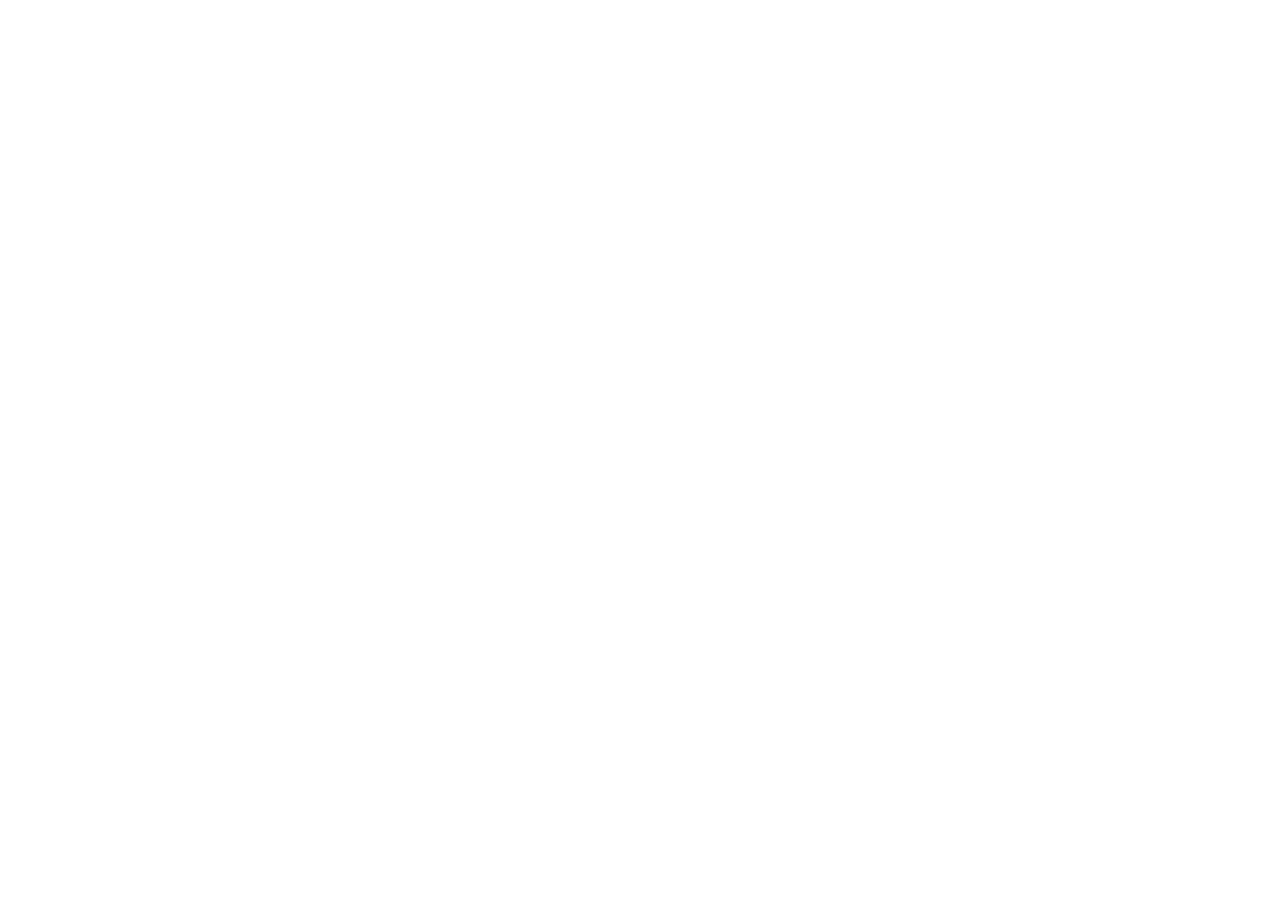
==== html/index.html @ 990a47f9 "first commit" ====
<!DOCTYPE html>
<html lang="nl">
<head>
    <meta charset="UTF-8">
    <meta name="viewport" content="width=device-width, initial-scale=1.0">
    <title>Home</title>
</head>
<body>
    
</body>
</html>
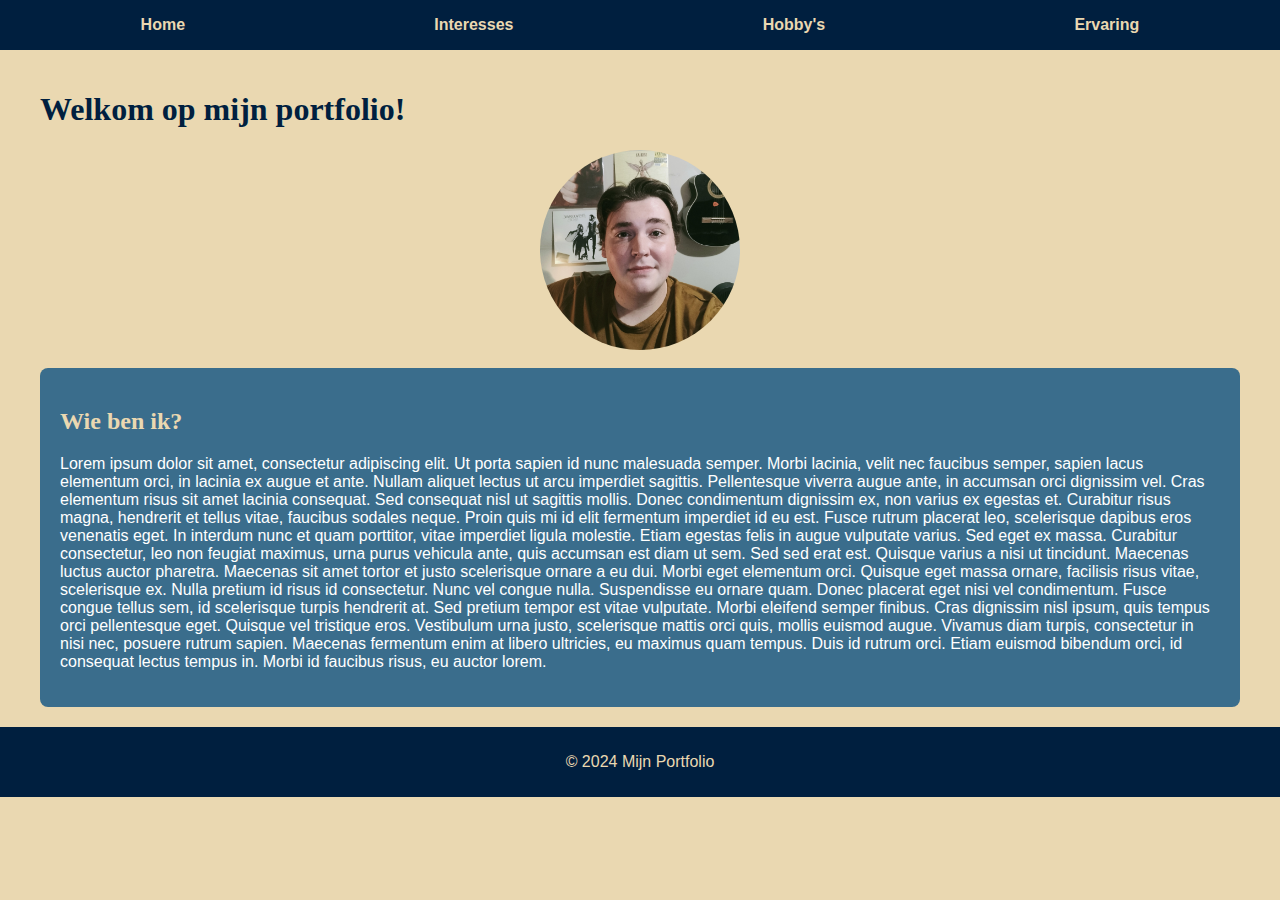
==== commit c9ef6f02: "Index en Hobby zonder tekst" ====
--- a/html/index.html
+++ b/html/index.html
@@ -3,9 +3,42 @@
 <head>
     <meta charset="UTF-8">
     <meta name="viewport" content="width=device-width, initial-scale=1.0">
-    <title>Home</title>
+    <title>Mijn Portfolio</title>
+    <link rel="stylesheet" href="../css/styles.css">
 </head>
 <body>
-    
+
+    <nav>
+        <ul>
+            <li><a href="index.html">Home</a></li>
+            <li><a href="interesses.html">Interesses</a></li>
+            <li><a href="hobbies.html">Hobby's</a></li>
+            <li><a href="ervaring.html">Ervaring</a></li>
+        </ul>
+    </nav>
+
+    <div class="container">
+        <h1>Welkom op mijn portfolio!</h1>
+
+        <div class="profile-pic">
+            <img src="../img/AlecVerstappen.jpg" alt="Alec Verstappen">
+        </div>
+        
+        <br>
+
+        <div class="content">
+            <h2>Wie ben ik?</h2>
+            <p>Lorem ipsum dolor sit amet, consectetur adipiscing elit. Ut porta sapien id nunc malesuada semper. Morbi lacinia, velit nec faucibus semper, sapien lacus elementum orci, in lacinia ex augue et ante. Nullam aliquet lectus ut arcu imperdiet sagittis. Pellentesque viverra augue ante, in accumsan orci dignissim vel. Cras elementum risus sit amet lacinia consequat. Sed consequat nisl ut sagittis mollis. Donec condimentum dignissim ex, non varius ex egestas et. Curabitur risus magna, hendrerit et tellus vitae, faucibus sodales neque. Proin quis mi id elit fermentum imperdiet id eu est. Fusce rutrum placerat leo, scelerisque dapibus eros venenatis eget. In interdum nunc et quam porttitor, vitae imperdiet ligula molestie. Etiam egestas felis in augue vulputate varius.
+
+                Sed eget ex massa. Curabitur consectetur, leo non feugiat maximus, urna purus vehicula ante, quis accumsan est diam ut sem. Sed sed erat est. Quisque varius a nisi ut tincidunt. Maecenas luctus auctor pharetra. Maecenas sit amet tortor et justo scelerisque ornare a eu dui. Morbi eget elementum orci. Quisque eget massa ornare, facilisis risus vitae, scelerisque ex. Nulla pretium id risus id consectetur. Nunc vel congue nulla. Suspendisse eu ornare quam.
+                
+                Donec placerat eget nisi vel condimentum. Fusce congue tellus sem, id scelerisque turpis hendrerit at. Sed pretium tempor est vitae vulputate. Morbi eleifend semper finibus. Cras dignissim nisl ipsum, quis tempus orci pellentesque eget. Quisque vel tristique eros. Vestibulum urna justo, scelerisque mattis orci quis, mollis euismod augue. Vivamus diam turpis, consectetur in nisi nec, posuere rutrum sapien. Maecenas fermentum enim at libero ultricies, eu maximus quam tempus. Duis id rutrum orci. Etiam euismod bibendum orci, id consequat lectus tempus in. Morbi id faucibus risus, eu auctor lorem.</p>
+        </div>
+    </div>
+
+    <footer>
+        <p>© 2024 Mijn Portfolio</p>
+    </footer>
+
 </body>
-</html>+</html>
--- a/css/styles.css
+++ b/css/styles.css
@@ -0,0 +1,88 @@
+:root {
+    --dark-blue: #001f3f;
+    --mid-blue: #3a6d8c;
+    --light-blue: #6a9ab0;
+    --beige: #ead8b1;
+}
+
+@font-face {
+    font-family: "Biome W01 Narrow Semi Bold";
+    src: url("https://db.onlinewebfonts.com/t/db5ab8717143bece397680945b2e919d.eot");
+    src: url("https://db.onlinewebfonts.com/t/db5ab8717143bece397680945b2e919d.eot?#iefix")format("embedded-opentype"),
+    url("https://db.onlinewebfonts.com/t/db5ab8717143bece397680945b2e919d.woff2")format("woff2"),
+    url("https://db.onlinewebfonts.com/t/db5ab8717143bece397680945b2e919d.woff")format("woff"),
+    url("https://db.onlinewebfonts.com/t/db5ab8717143bece397680945b2e919d.ttf")format("truetype"),
+    url("https://db.onlinewebfonts.com/t/db5ab8717143bece397680945b2e919d.svg#Biome W01 Narrow Semi Bold")format("svg");
+}
+
+h1, h2 {
+    font-family: "Biome W01 Narrow Semi Bold";
+}
+
+body {
+    margin: 0;
+    font-family: Verdana, sans-serif;
+    background-color: var(--beige);
+    color: var(--dark-blue);
+}
+
+nav {
+    background-color: var(--dark-blue);
+    padding: 1em;
+}
+
+nav ul {
+    list-style-type: none;
+    margin: 0;
+    padding: 0;
+    display: flex;
+    justify-content: space-around;
+}
+
+nav ul li {
+    margin: 0 15px;
+}
+
+nav ul li a {
+    color: var(--beige);
+    text-decoration: none;
+    font-weight: bold;
+}
+
+nav ul li a:hover {
+    text-decoration: underline;
+}
+
+.container {
+    max-width: 1200px;
+    margin: auto;
+    padding: 20px;
+}
+
+.profile-pic img {
+    width: 200px;
+    height: 200px;
+    border-radius: 50%;
+    object-fit: cover;
+    display: block;
+    margin: 0 auto;
+}
+
+
+.content {
+    background-color: var(--mid-blue);
+    padding: 20px;
+    border-radius: 8px;
+    color: white;
+}
+
+.content h2 {
+    color: var(--beige);
+}
+
+footer {
+    background-color: var(--dark-blue);
+    color: var(--beige);
+    padding: 10px;
+    text-align: center;
+}
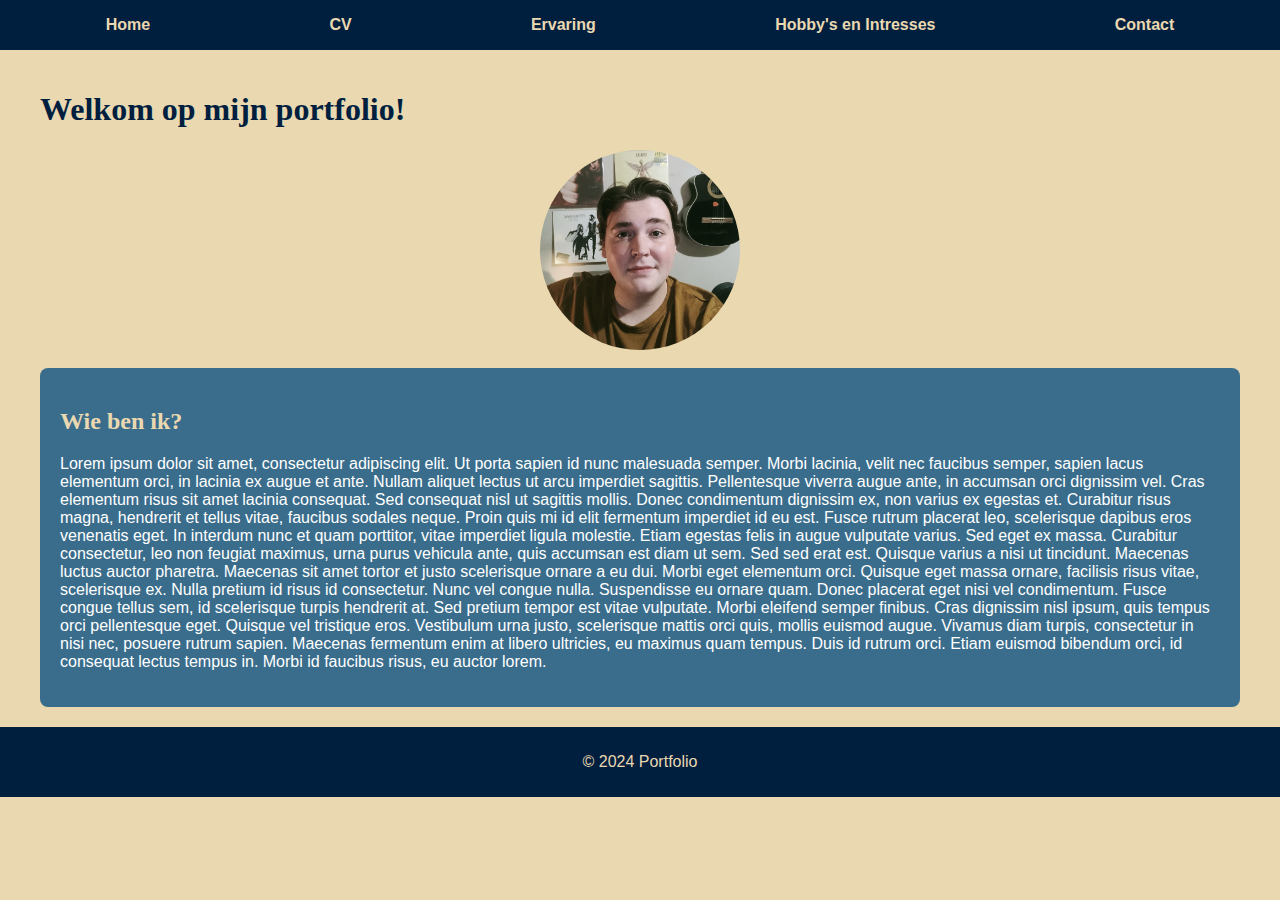
==== commit 138b42b4: "alle pagina's zonder tekst en ontbrekende foto's" ====
--- a/html/index.html
+++ b/html/index.html
@@ -5,15 +5,27 @@
     <meta name="viewport" content="width=device-width, initial-scale=1.0">
     <title>Mijn Portfolio</title>
     <link rel="stylesheet" href="../css/styles.css">
+
+        <!-- Favicons -->
+        <link rel="apple-touch-icon" sizes="180x180" href="img/favicons/apple-touch-icon.png">
+        <link rel="icon" type="image/png" sizes="32x32" href="img/favicons/favicon-32x32.png">
+        <link rel="icon" type="image/png" sizes="16x16" href="img/favicons/favicon-16x16.png">
+        <link rel="manifest" href="img/favicons/site.webmanifest">
+        <link rel="mask-icon" href="img/favicons/safari-pinned-tab.svg" color="#5bbad5">
+        <meta name="msapplication-TileColor" content="#da532c">
+        <meta name="theme-color" content="#ffffff">
 </head>
+
 <body>
 
     <nav>
         <ul>
             <li><a href="index.html">Home</a></li>
-            <li><a href="interesses.html">Interesses</a></li>
-            <li><a href="hobbies.html">Hobby's</a></li>
+            <li><a href="cv.html">CV</a></li>
             <li><a href="ervaring.html">Ervaring</a></li>
+            <li><a href="hobby.html">Hobby's en Intresses</a></li>
+            <li><a href="contact.html">Contact</a></li>
+            
         </ul>
     </nav>
 
@@ -37,7 +49,7 @@
     </div>
 
     <footer>
-        <p>© 2024 Mijn Portfolio</p>
+        <p>© 2024 Portfolio</p>
     </footer>
 
 </body>
--- a/css/styles.css
+++ b/css/styles.css
@@ -86,3 +86,83 @@
     padding: 10px;
     text-align: center;
 }
+
+.contact-form {
+    max-width: 600px;
+    margin: 0 auto;
+    padding: 20px;
+    background-color: #f5f5f5;
+    border-radius: 8px;
+    box-shadow: 0 4px 8px rgba(0, 0, 0, 0.1);
+}
+
+.contact-form .form-group {
+    margin-bottom: 15px;
+}
+
+.contact-form label {
+    display: block;
+    font-size: 1.2em;
+    margin-bottom: 8px;
+    font-family: 'Biome W01 Narrow Semi Bold', sans-serif;
+}
+
+.contact-form input,
+.contact-form textarea {
+    width: 100%;
+    padding: 10px;
+    font-size: 1em;
+    border: 1px solid #ccc;
+    border-radius: 4px;
+    font-family: Verdana, sans-serif;
+}
+
+.contact-form button {
+    padding: 10px 20px;
+    background-color: #001f3f;
+    color: white;
+    border: none;
+    border-radius: 4px;
+    cursor: pointer;
+    font-family: 'Biome W01 Narrow Semi Bold', sans-serif;
+}
+
+.contact-form button:hover {
+    background-color: #003366;
+}
+
+.contact-details p {
+    font-size: 1.1em;
+}
+
+.contact-details a {
+    color: var(--dark-blue);
+    text-decoration: none;
+}
+
+.contact-details a:hover {
+    text-decoration: underline;
+}
+
+table {
+    width: 100%;
+    border-collapse: collapse;
+    margin: 20px 0;
+}
+
+table, th, td {
+    border: 1px solid #ddd;
+    padding: 8px;
+}
+
+th {
+    background-color: var(--mid-blue);
+    color: white;
+}
+
+caption {
+    font-size: 1.2em;
+    margin-bottom: 10px;
+    font-family: 'Biome W01 Narrow Semi Bold', sans-serif;
+    color: #001f3f;
+}
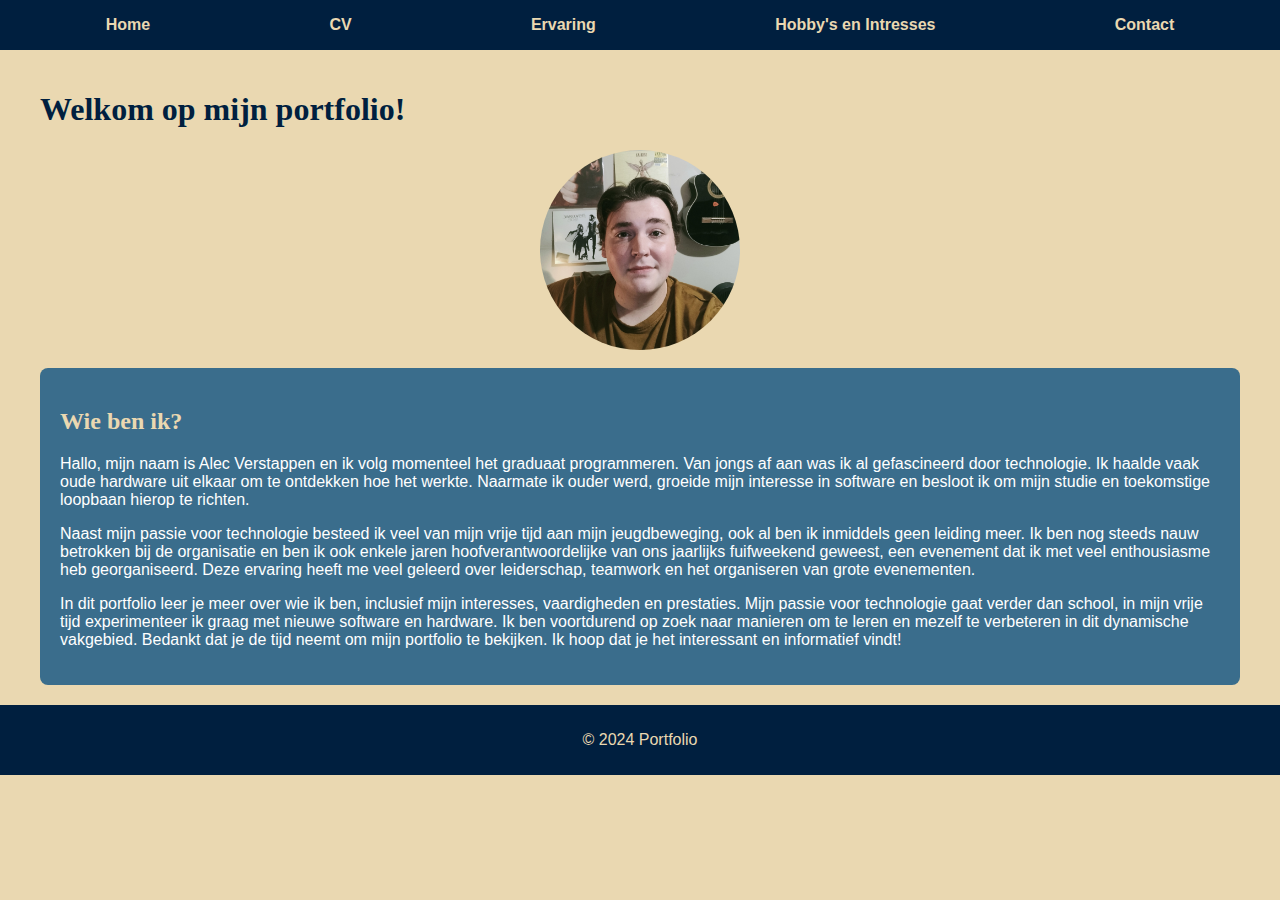
==== commit fa64d9ef: "teksten aangepast" ====
--- a/html/index.html
+++ b/html/index.html
@@ -40,11 +40,9 @@
 
         <div class="content">
             <h2>Wie ben ik?</h2>
-            <p>Lorem ipsum dolor sit amet, consectetur adipiscing elit. Ut porta sapien id nunc malesuada semper. Morbi lacinia, velit nec faucibus semper, sapien lacus elementum orci, in lacinia ex augue et ante. Nullam aliquet lectus ut arcu imperdiet sagittis. Pellentesque viverra augue ante, in accumsan orci dignissim vel. Cras elementum risus sit amet lacinia consequat. Sed consequat nisl ut sagittis mollis. Donec condimentum dignissim ex, non varius ex egestas et. Curabitur risus magna, hendrerit et tellus vitae, faucibus sodales neque. Proin quis mi id elit fermentum imperdiet id eu est. Fusce rutrum placerat leo, scelerisque dapibus eros venenatis eget. In interdum nunc et quam porttitor, vitae imperdiet ligula molestie. Etiam egestas felis in augue vulputate varius.
-
-                Sed eget ex massa. Curabitur consectetur, leo non feugiat maximus, urna purus vehicula ante, quis accumsan est diam ut sem. Sed sed erat est. Quisque varius a nisi ut tincidunt. Maecenas luctus auctor pharetra. Maecenas sit amet tortor et justo scelerisque ornare a eu dui. Morbi eget elementum orci. Quisque eget massa ornare, facilisis risus vitae, scelerisque ex. Nulla pretium id risus id consectetur. Nunc vel congue nulla. Suspendisse eu ornare quam.
-                
-                Donec placerat eget nisi vel condimentum. Fusce congue tellus sem, id scelerisque turpis hendrerit at. Sed pretium tempor est vitae vulputate. Morbi eleifend semper finibus. Cras dignissim nisl ipsum, quis tempus orci pellentesque eget. Quisque vel tristique eros. Vestibulum urna justo, scelerisque mattis orci quis, mollis euismod augue. Vivamus diam turpis, consectetur in nisi nec, posuere rutrum sapien. Maecenas fermentum enim at libero ultricies, eu maximus quam tempus. Duis id rutrum orci. Etiam euismod bibendum orci, id consequat lectus tempus in. Morbi id faucibus risus, eu auctor lorem.</p>
+            <p>Hallo, mijn naam is Alec Verstappen en ik volg momenteel het graduaat programmeren. Van jongs af aan was ik al gefascineerd door technologie. Ik haalde vaak oude hardware uit elkaar om te ontdekken hoe het werkte. Naarmate ik ouder werd, groeide mijn interesse in software en besloot ik om mijn studie en toekomstige loopbaan hierop te richten.</p>
+            <p>Naast mijn passie voor technologie besteed ik veel van mijn vrije tijd aan mijn jeugdbeweging, ook al ben ik inmiddels geen leiding meer. Ik ben nog steeds nauw betrokken bij de organisatie en ben ik ook enkele jaren hoofverantwoordelijke van ons jaarlijks fuifweekend geweest, een evenement dat ik met veel enthousiasme heb georganiseerd. Deze ervaring heeft me veel geleerd over leiderschap, teamwork en het organiseren van grote evenementen.</p>
+            <p>In dit portfolio leer je meer over wie ik ben, inclusief mijn interesses, vaardigheden en prestaties. Mijn passie voor technologie gaat verder dan school, in mijn vrije tijd experimenteer ik graag met nieuwe software en hardware. Ik ben voortdurend op zoek naar manieren om te leren en mezelf te verbeteren in dit dynamische vakgebied. Bedankt dat je de tijd neemt om mijn portfolio te bekijken. Ik hoop dat je het interessant en informatief vindt!</p>
         </div>
     </div>
 
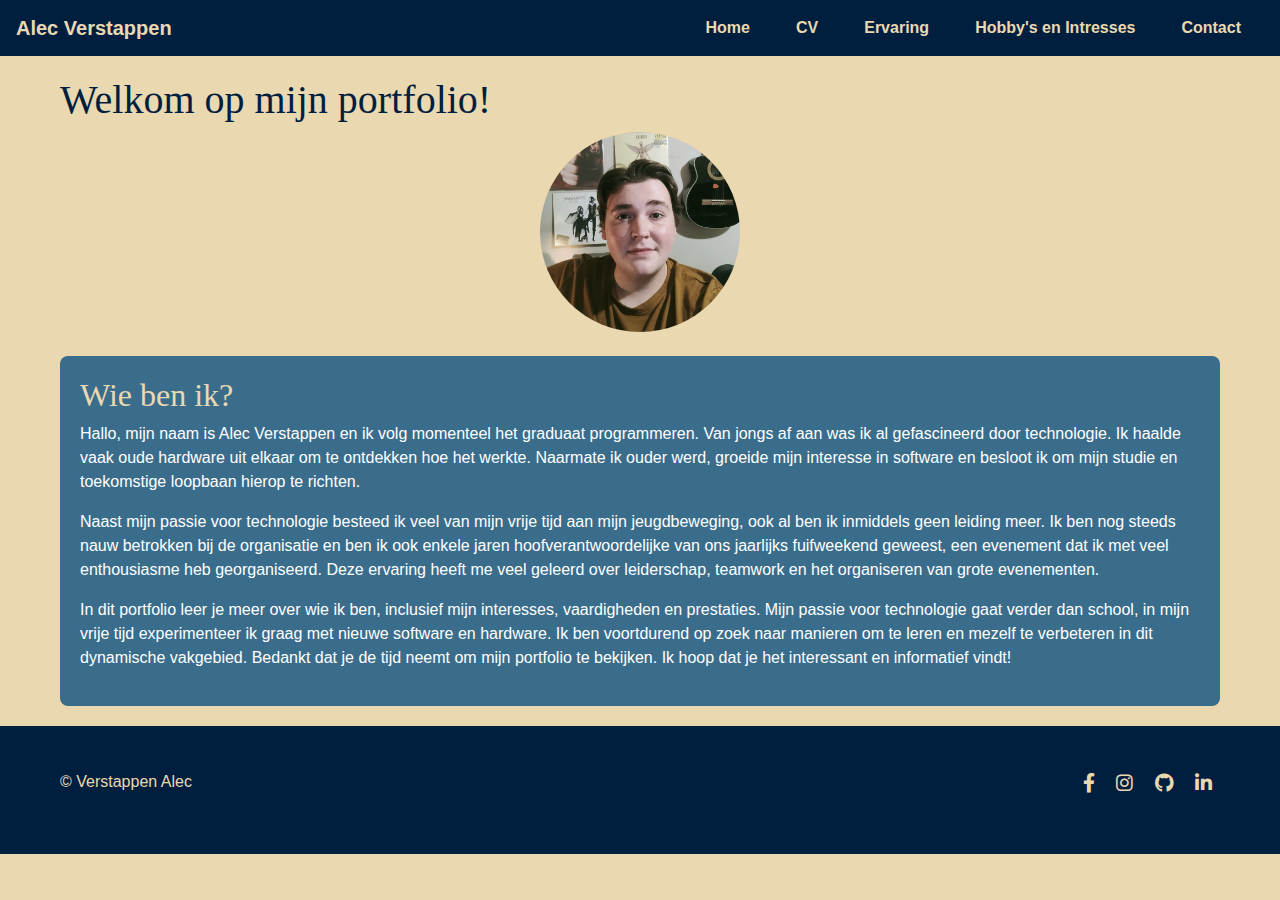
==== commit a3371766: "header en footer aangepast" ====
--- a/html/index.html
+++ b/html/index.html
@@ -4,30 +4,53 @@
     <meta charset="UTF-8">
     <meta name="viewport" content="width=device-width, initial-scale=1.0">
     <title>Mijn Portfolio</title>
+
+    <link rel="stylesheet" href="https://maxcdn.bootstrapcdn.com/bootstrap/4.5.2/css/bootstrap.min.css">
+    <script src="https://code.jquery.com/jquery-3.5.1.slim.min.js"></script>
+    <script src="https://cdn.jsdelivr.net/npm/bootstrap@4.5.2/dist/js/bootstrap.bundle.min.js"></script>
+
+    <link rel="stylesheet" href="https://cdnjs.cloudflare.com/ajax/libs/font-awesome/6.0.0-beta3/css/all.min.css">
+
     <link rel="stylesheet" href="../css/styles.css">
 
         <!-- Favicons -->
-        <link rel="apple-touch-icon" sizes="180x180" href="img/favicons/apple-touch-icon.png">
-        <link rel="icon" type="image/png" sizes="32x32" href="img/favicons/favicon-32x32.png">
-        <link rel="icon" type="image/png" sizes="16x16" href="img/favicons/favicon-16x16.png">
-        <link rel="manifest" href="img/favicons/site.webmanifest">
-        <link rel="mask-icon" href="img/favicons/safari-pinned-tab.svg" color="#5bbad5">
+        <link rel="apple-touch-icon" sizes="180x180" href="../img/favicons/apple-touch-icon.png">
+        <link rel="icon" type="image/png" sizes="32x32" href="../img/favicons/favicon-32x32.png">
+        <link rel="icon" type="image/png" sizes="16x16" href="../img/favicons/favicon-16x16.png">
+        <link rel="manifest" href="../img/favicons/site.webmanifest">
+        <link rel="mask-icon" href="../img/favicons/safari-pinned-tab.svg" color="#5bbad5">
         <meta name="msapplication-TileColor" content="#da532c">
         <meta name="theme-color" content="#ffffff">
 </head>
 
 <body>
 
-    <nav>
-        <ul>
-            <li><a href="index.html">Home</a></li>
-            <li><a href="cv.html">CV</a></li>
-            <li><a href="ervaring.html">Ervaring</a></li>
-            <li><a href="hobby.html">Hobby's en Intresses</a></li>
-            <li><a href="contact.html">Contact</a></li>
-            
-        </ul>
+    <nav class="navbar navbar-expand-lg navbar-dark bg-dark">
+        <a class="navbar-brand" href="index.html">Alec Verstappen</a>
+        <button class="navbar-toggler" type="button" data-toggle="collapse" data-target="#navbarNav" aria-controls="navbarNav" aria-expanded="false" aria-label="Toggle navigation">
+            <span class="navbar-toggler-icon"></span>
+        </button>
+        <div class="collapse navbar-collapse" id="navbarNav">
+            <ul class="navbar-nav ml-auto">
+                <li class="nav-item">
+                    <a class="nav-link" href="index.html">Home</a>
+                </li>
+                <li class="nav-item">
+                    <a class="nav-link" href="cv.html">CV</a>
+                </li>
+                <li class="nav-item">
+                    <a class="nav-link" href="ervaring.html">Ervaring</a>
+                </li>
+                <li class="nav-item">
+                    <a class="nav-link" href="hobby.html">Hobby's en Intresses</a>
+                </li>
+                <li class="nav-item">
+                    <a class="nav-link" href="contact.html">Contact</a>
+                </li>
+            </ul>
+        </div>
     </nav>
+    
 
     <div class="container">
         <h1>Welkom op mijn portfolio!</h1>
@@ -46,8 +69,28 @@
         </div>
     </div>
 
-    <footer>
-        <p>© 2024 Portfolio</p>
+    <footer class="footer bg-dark text-light py-4">
+        <div class="container">
+            <div class="row">
+                <div class="col-md-6 text-center text-md-left mb-3 mb-md-0">
+                    <p>&copy; Verstappen Alec</p>
+                </div>
+                <div class="col-md-6 text-center text-md-right">
+                    <a href="https://www.facebook.com/alec.verstappen/" class="text-light mx-2" target="_blank" aria-label="Facebook">
+                        <i class="fab fa-facebook-f"></i>
+                    </a>
+                    <a href="https://www.instagram.com/verstappenalec/" class="text-light mx-2" target="_blank" aria-label="Instagram">
+                        <i class="fab fa-instagram"></i>
+                    </a>
+                    <a href="https://github.com/AlecVerstappen" class="text-light mx-2" target="_blank" aria-label="GitHub">
+                        <i class="fab fa-github"></i>
+                    </a>
+                    <a href="https://www.linkedin.com/in/alec-verstappen/" class="text-light mx-2" target="_blank" aria-label="LinkedIn">
+                        <i class="fab fa-linkedin-in"></i>
+                    </a>
+                </div>
+            </div>
+        </div>
     </footer>
 
 </body>
--- a/css/styles.css
+++ b/css/styles.css
@@ -166,3 +166,63 @@
     font-family: 'Biome W01 Narrow Semi Bold', sans-serif;
     color: #001f3f;
 }
+
+.float-right {
+    float: right;
+    margin-left: 20px;
+    margin-bottom: 20px;
+    width: 100%;
+    max-width: 400px;
+}
+
+.float-left {
+    float: left;
+    margin-right: 20px;
+    margin-bottom: 20px;
+    width: 100%;
+    max-width: 400px;
+}
+
+.container:after {
+    content: "";
+    display: table;
+    clear: both;
+}
+
+.navbar {
+    background-color: var(--dark-blue) !important;
+}
+
+.navbar-brand {
+    color: var(--beige) !important;
+    font-weight: bold;
+    font-family: "Biome W01 Narrow Semi Bold", sans-serif;
+}
+
+.navbar-nav .nav-link {
+    color: var(--beige) !important;
+    font-weight: bold;
+    font-family: "Biome W01 Narrow Semi Bold", sans-serif;
+}
+
+.navbar-nav .nav-link:hover {
+    color: var(--light-blue) !important;
+}
+
+.footer {
+    background-color: var(--dark-blue) !important;
+    color: var(--beige) !important;
+    font-family: Verdana, sans-serif;
+}
+
+.footer a {
+    color: var(--beige) !important;
+    font-size: 1.2em;
+    transition: color 0.3s ease;
+}
+
+.footer a:hover {
+    color: var(--light-blue) !important;
+    text-decoration: none;
+}
+
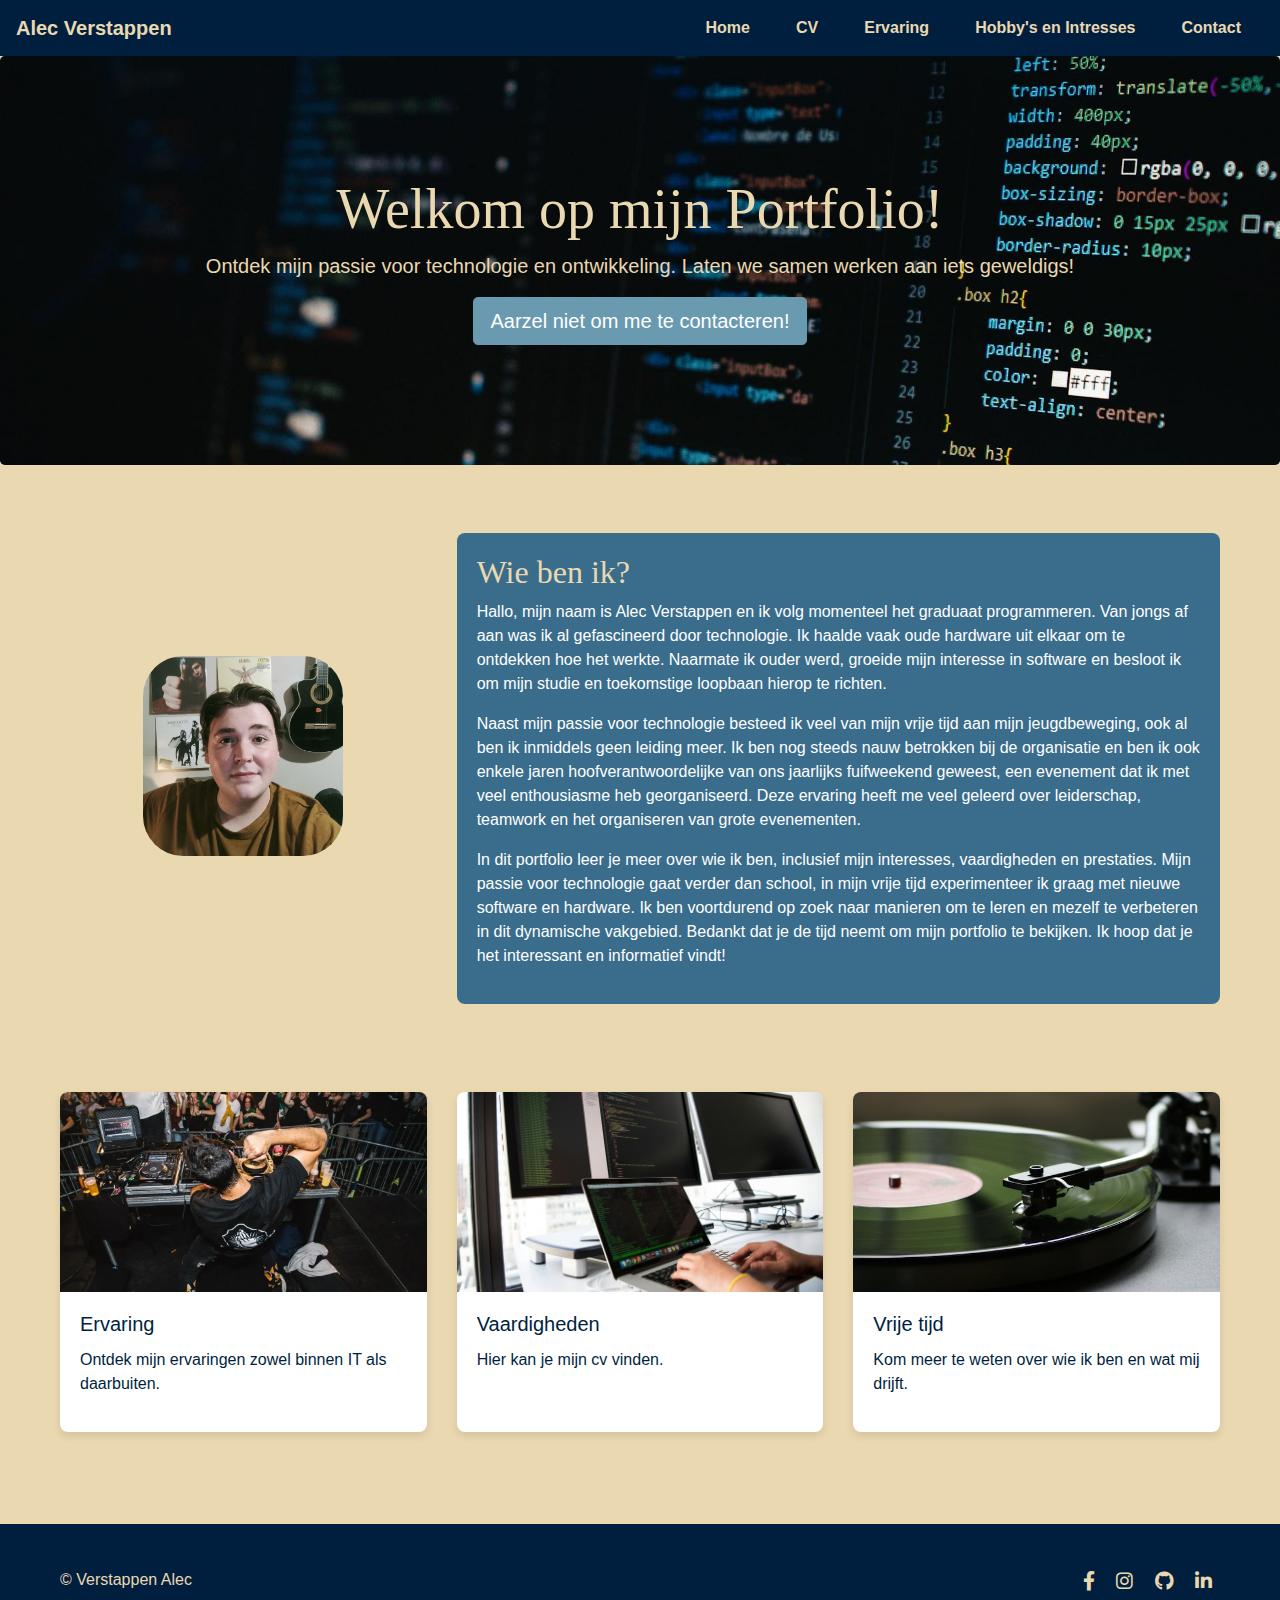
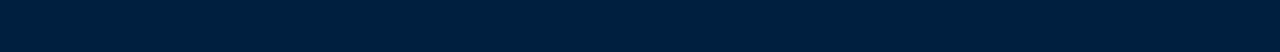
==== commit 3afa90fb: "index aangepast" ====
--- a/html/index.html
+++ b/html/index.html
@@ -51,23 +51,75 @@
         </div>
     </nav>
     
+<section class="jumbotron text-center text-light" style="background-image: url('../img/jumbo-background.jpg'); background-size: cover; background-position: center; padding: 100px 0;">
+    <div class="container">
+        <h1 class="display-4">Welkom op mijn Portfolio!</h1>
+        <p class="lead">Ontdek mijn passie voor technologie en ontwikkeling. Laten we samen werken aan iets geweldigs!</p>
+        <a href="contact.html" class="btn btn-primary btn-lg">Aarzel niet om me te contacteren!</a>
+    </div>
+</section>
 
-    <div class="container">
-        <h1>Welkom op mijn portfolio!</h1>
 
-        <div class="profile-pic">
-            <img src="../img/AlecVerstappen.jpg" alt="Alec Verstappen">
+        <div class="container my-5">
+            <div class="row align-items-center">
+                
+                <div class="col-md-4 text-center">
+                    <div class="profile-pic">
+                        <img src="../img/AlecVerstappen.jpg" alt="Alec Verstappen">
+                        <br>
+                        <br>
+                    </div>
+                </div>
+            
+                <div class="col-md-8">
+                    <div class="content">
+                        <h2>Wie ben ik?</h2>
+                        <p>Hallo, mijn naam is Alec Verstappen en ik volg momenteel het graduaat programmeren. Van jongs af aan was ik al gefascineerd door technologie. Ik haalde vaak oude hardware uit elkaar om te ontdekken hoe het werkte. Naarmate ik ouder werd, groeide mijn interesse in software en besloot ik om mijn studie en toekomstige loopbaan hierop te richten.</p>
+                        <p>Naast mijn passie voor technologie besteed ik veel van mijn vrije tijd aan mijn jeugdbeweging, ook al ben ik inmiddels geen leiding meer. Ik ben nog steeds nauw betrokken bij de organisatie en ben ik ook enkele jaren hoofverantwoordelijke van ons jaarlijks fuifweekend geweest, een evenement dat ik met veel enthousiasme heb georganiseerd. Deze ervaring heeft me veel geleerd over leiderschap, teamwork en het organiseren van grote evenementen.</p>
+                        <p>In dit portfolio leer je meer over wie ik ben, inclusief mijn interesses, vaardigheden en prestaties. Mijn passie voor technologie gaat verder dan school, in mijn vrije tijd experimenteer ik graag met nieuwe software en hardware. Ik ben voortdurend op zoek naar manieren om te leren en mezelf te verbeteren in dit dynamische vakgebied. Bedankt dat je de tijd neemt om mijn portfolio te bekijken. Ik hoop dat je het interessant en informatief vindt!</p>
+                    </div>
+                </div>
+                
+            </div>
         </div>
         
-        <br>
-
-        <div class="content">
-            <h2>Wie ben ik?</h2>
-            <p>Hallo, mijn naam is Alec Verstappen en ik volg momenteel het graduaat programmeren. Van jongs af aan was ik al gefascineerd door technologie. Ik haalde vaak oude hardware uit elkaar om te ontdekken hoe het werkte. Naarmate ik ouder werd, groeide mijn interesse in software en besloot ik om mijn studie en toekomstige loopbaan hierop te richten.</p>
-            <p>Naast mijn passie voor technologie besteed ik veel van mijn vrije tijd aan mijn jeugdbeweging, ook al ben ik inmiddels geen leiding meer. Ik ben nog steeds nauw betrokken bij de organisatie en ben ik ook enkele jaren hoofverantwoordelijke van ons jaarlijks fuifweekend geweest, een evenement dat ik met veel enthousiasme heb georganiseerd. Deze ervaring heeft me veel geleerd over leiderschap, teamwork en het organiseren van grote evenementen.</p>
-            <p>In dit portfolio leer je meer over wie ik ben, inclusief mijn interesses, vaardigheden en prestaties. Mijn passie voor technologie gaat verder dan school, in mijn vrije tijd experimenteer ik graag met nieuwe software en hardware. Ik ben voortdurend op zoek naar manieren om te leren en mezelf te verbeteren in dit dynamische vakgebied. Bedankt dat je de tijd neemt om mijn portfolio te bekijken. Ik hoop dat je het interessant en informatief vindt!</p>
+        
+        <div class="container my-5">
+            <div class="row">
+                <div class="col-md-4 mb-4">
+                    <div class="card h-100">
+                        <img src="../img/ervaring2.jpg" class="card-img-top" alt="Card 1 Image">
+                        <div class="card-body">
+                            <h5 class="card-title">Ervaring</h5>
+                            <p class="card-text">Ontdek mijn ervaringen zowel binnen IT als daarbuiten.</p>
+                            <a href="ervaring.html" class="stretched-link"></a>
+                        </div>
+                    </div>
+                </div>
+                
+                <div class="col-md-4 mb-4">
+                    <div class="card h-100">
+                        <img src="../img/programmeur.jpg" class="card-img-top" alt="Card 2 Image">
+                        <div class="card-body">
+                            <h5 class="card-title">Vaardigheden</h5>
+                            <p class="card-text">Hier kan je mijn cv vinden.</p>
+                            <a href="cv.html" class="stretched-link"></a>
+                        </div>
+                    </div>
+                </div>
+                
+                <div class="col-md-4 mb-4">
+                    <div class="card h-100">
+                        <img src="../img/vinyl.jpg" class="card-img-top" alt="Card 3 Image">
+                        <div class="card-body">
+                            <h5 class="card-title">Vrije tijd</h5>
+                            <p class="card-text">Kom meer te weten over wie ik ben en wat mij drijft.</p>
+                            <a href="hobby.html" class="stretched-link"></a>
+                        </div>
+                    </div>
+                </div>
+            </div>
         </div>
-    </div>
 
     <footer class="footer bg-dark text-light py-4">
         <div class="container">
--- a/css/styles.css
+++ b/css/styles.css
@@ -60,13 +60,13 @@
 }
 
 .profile-pic img {
-    width: 200px;
-    height: 200px;
-    border-radius: 50%;
+    width: 100%;
+    max-width: 200px;
+    height: auto;
+    border-radius: 20%;
     object-fit: cover;
-    display: block;
-    margin: 0 auto;
-}
+}
+
 
 
 .content {
@@ -226,3 +226,32 @@
     text-decoration: none;
 }
 
+.jumbotron {
+    color: var(--beige)!important;
+    background-color: var(--dark-blue);
+    text-align: center;
+    padding: 100px 15px;
+}
+
+.jumbotron .btn-primary {
+    background-color: var(--light-blue);
+    border-color: var(--light-blue);
+}
+
+.jumbotron .btn-primary:hover {
+    background-color: var(--mid-blue);
+    border-color: var(--mid-blue);
+}
+
+.card {
+    border: none ;
+    border-radius: 8px ;
+    box-shadow: 0 4px 8px rgba(0, 0, 0, 0.1) ;
+}
+
+.card-img-top {
+    border-top-left-radius: 8px;
+    border-top-right-radius: 8px;
+    object-fit: cover;
+    height: 200px;
+}
